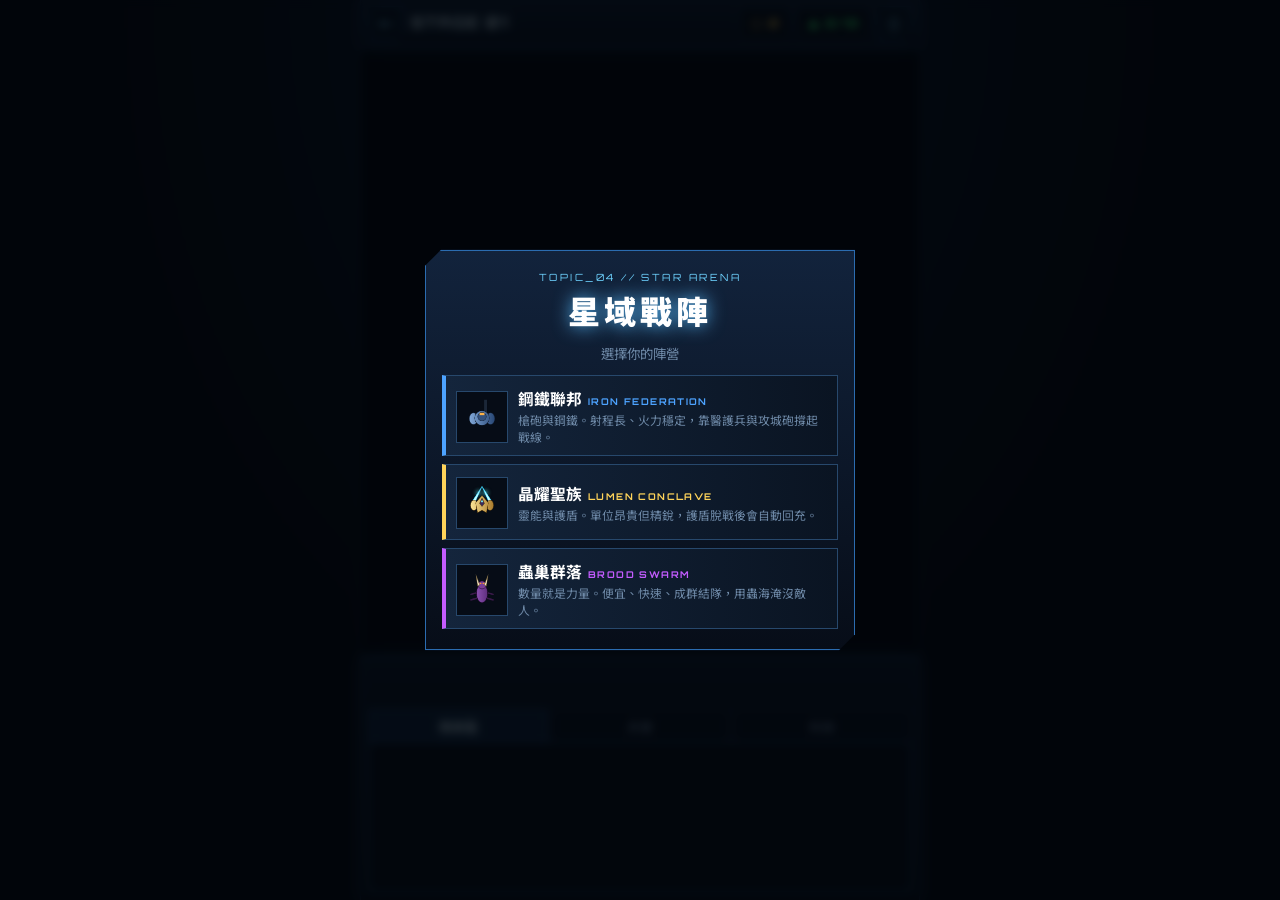
==== arena/index.html @ acda72e0 "新增星域戰陣：科幻自走棋（三陣營、擺陣、50 關、永久升級） - arena/：三個原創陣營各 6 種兵種，各有自動施放的技能 - 8x4 部署區拖曳擺陣，受人口上限限制；三合一自動升星 - 全軍開戰" ====
<!DOCTYPE html>
<html lang="zh-Hant">
<head>
  <meta charset="utf-8">
  <meta name="viewport" content="width=device-width, initial-scale=1, viewport-fit=cover, user-scalable=no">
  <meta name="theme-color" content="#05080e">
  <title>星域戰陣 // NEON LAB</title>
  <meta name="description" content="科幻自走棋：選擇陣營、在人口上限內擺出陣型，部隊自動向前衝鋒並施放技能。闖過 50 關，用金幣擴軍、用永久升級強化全軍。">
  <link rel="preconnect" href="https://fonts.googleapis.com">
  <link rel="preconnect" href="https://fonts.gstatic.com" crossorigin>
  <link href="https://fonts.googleapis.com/css2?family=Orbitron:wght@500;700;900&family=Noto+Sans+TC:wght@400;700;900&display=swap" rel="stylesheet">
  <link rel="stylesheet" href="arena.css">
</head>
<body>
  <div id="app">
    <header class="top">
      <a class="hbtn" href="../" aria-label="回首頁">←</a>
      <div class="stage"><b id="stageNo">STAGE 01</b><small id="stageSub"></small></div>
      <div class="stat gold" title="金幣"><i>◎</i><b id="gold">0</b></div>
      <div class="stat sup" id="supBox" title="人口"><i>▲</i><b id="sup">0/10</b></div>
      <button class="hbtn" id="bMenu" aria-label="選單">☰</button>
    </header>

    <main class="field" id="field">
      <canvas id="cv" aria-label="戰場"></canvas>
      <button class="go" id="bGo">⚔ 開 戰</button>
      <button class="spd" id="bSpd" hidden>▶ x1</button>
      <p class="toast" id="toast" role="status" aria-live="polite"></p>
    </main>

    <footer class="cmd" id="cmd">
      <div class="info" id="info"></div>
      <nav class="tabs" id="tabs">
        <button data-tab="bench" class="on">待命區</button>
        <button data-tab="shop">兵營</button>
        <button data-tab="tech">科技</button>
      </nav>
      <div class="pane" id="pane"></div>
    </footer>
  </div>

  <img id="ghost" class="ghost" alt="" hidden>

  <div class="overlay" id="ovStart">
    <div class="box">
      <p class="tag">TOPIC_04 // STAR ARENA</p>
      <h1>星域戰陣</h1>
      <div id="startBody"></div>
    </div>
  </div>
  <div class="overlay" id="ovEnd" hidden><div class="box" id="endBody"></div></div>
  <div class="overlay" id="ovMenu" hidden>
    <div class="box">
      <h2>選單</h2>
      <ul class="howto">
        <li>拖曳單位到下方格子擺陣；拖出戰場就收回待命區</li>
        <li>每個單位佔用人口，上場總人口不能超過上限</li>
        <li>開戰後全軍自動向前衝鋒、自動放技能</li>
        <li>三個相同單位會自動合成升星（★ → ★★ → ★★★）</li>
        <li>過關拿金幣，並三選一永久升級</li>
      </ul>
      <button class="btn" id="bResume">繼續</button>
      <button class="btn ghostbtn" id="bReset">放棄並重新開始</button>
    </div>
  </div>

  <script type="module" src="game.js"></script>
</body>
</html>
---- arena/arena.css ----
:root {
  --bg: #05080e; --panel: #0b1320; --panel2: #101c2e; --line: #2b6cb0; --cy: #6fd3ff; --txt: #cfe6ff; --dim: #6f8aa8;
  --gold: #ffd45a; --ok: #39ff7a; --bad: #ff5340;
  --font: "Noto Sans TC", system-ui, sans-serif; --num: "Orbitron", "Noto Sans TC", sans-serif;
}
* { box-sizing: border-box; margin: 0; padding: 0; -webkit-tap-highlight-color: transparent; }
html, body { height: 100%; overflow: hidden; background: var(--bg); color: var(--txt); font-family: var(--font); user-select: none; -webkit-user-select: none; overscroll-behavior: none; }
body { background: radial-gradient(ellipse at 50% 0%, #10203a 0%, #05080e 60%); }
button { font: inherit; color: inherit; cursor: pointer; border: 0; background: none; }
[hidden] { display: none !important; }

#app { height: 100dvh; max-width: 560px; margin: 0 auto; display: flex; flex-direction: column; border-inline: 1px solid #14263c; background: #060a12; }

.top { flex: none; display: flex; align-items: center; gap: 8px; padding: max(6px, env(safe-area-inset-top)) 8px 6px; background: linear-gradient(#13233a, #0a1322); border-bottom: 1px solid var(--line); box-shadow: 0 0 14px rgba(60,150,255,.25); z-index: 3; }
.hbtn { flex: none; width: 34px; height: 34px; display: grid; place-items: center; color: var(--cy); text-decoration: none; font-weight: 900; border: 1px solid var(--line); background: #0a1626; clip-path: polygon(6px 0, 100% 0, 100% calc(100% - 6px), calc(100% - 6px) 100%, 0 100%, 0 6px); }
.stage { flex: 1; min-width: 0; line-height: 1.15; }
.stage b { display: block; font-family: var(--num); font-size: .95rem; letter-spacing: .08em; color: #eaf6ff; text-shadow: 0 0 8px rgba(110,210,255,.7); }
.stage small { display: block; font-size: .68rem; color: var(--dim); white-space: nowrap; overflow: hidden; text-overflow: ellipsis; }
.stage small.boss { color: #ffb020; }
.stat { flex: none; display: flex; align-items: center; gap: 5px; padding: 5px 9px; border: 1px solid #23415f; background: #070e19; font-family: var(--num); font-size: .82rem; font-weight: 700; }
.stat i { font-style: normal; }
.stat.gold { color: var(--gold); } .stat.sup { color: var(--ok); } .stat.sup.full { color: #ffb020; }
.stat.bump b { animation: bump .3s; }
@keyframes bump { 40% { transform: scale(1.35); } }

.field { position: relative; flex: 1; min-height: 0; display: grid; place-items: center; overflow: hidden; background: #020409; }
#cv { display: block; touch-action: none; }
.go { position: absolute; left: 50%; top: 50%; transform: translate(-50%, -50%); padding: 12px 34px; font-family: var(--num); font-weight: 900; font-size: 1.1rem; letter-spacing: .2em; color: #04121c; background: linear-gradient(#9be7ff, #2aa8ff); clip-path: polygon(14px 0, 100% 0, calc(100% - 14px) 100%, 0 100%); filter: drop-shadow(0 0 12px rgba(80,190,255,.8)); animation: pulse 1.4s infinite; }
.go:disabled { background: #3a4656; color: #8a98a8; filter: none; animation: none; }
@keyframes pulse { 50% { filter: drop-shadow(0 0 22px rgba(120,220,255,1)); } }
.spd { position: absolute; right: 8px; bottom: 8px; padding: 7px 12px; font-family: var(--num); font-size: .8rem; font-weight: 700; color: var(--cy); border: 1px solid var(--line); background: rgba(6,14,26,.85); }
.toast { position: absolute; left: 50%; top: 12px; transform: translate(-50%, -6px); padding: 6px 14px; font-size: .82rem; font-weight: 700; color: #fff; background: rgba(10,20,36,.92); border: 1px solid var(--line); opacity: 0; transition: .2s; pointer-events: none; white-space: nowrap; z-index: 2; }
.toast.show { opacity: 1; transform: translate(-50%, 0); }

.cmd { flex: none; background: linear-gradient(#101c2e, #070d18); border-top: 1px solid var(--line); box-shadow: 0 0 14px rgba(60,150,255,.25); padding: 6px 8px max(8px, env(safe-area-inset-bottom)); z-index: 3; }
.cmd.battle .tabs, .cmd.battle .pane { display: none; }
.info { min-height: 46px; display: flex; gap: 8px; align-items: center; font-size: .72rem; line-height: 1.35; color: var(--dim); padding: 2px 2px 6px; }
.info .txt { flex: 1; min-width: 0; }
.info b { color: #eaf6ff; font-size: .82rem; }
.info .st { font-family: var(--num); font-size: .66rem; color: var(--cy); margin-left: 6px; white-space: nowrap; }
.info em { font-style: normal; color: var(--gold); }
.info .acts { flex: none; display: flex; flex-direction: column; gap: 4px; }
.mini { padding: 5px 9px; font-size: .72rem; font-weight: 700; border: 1px solid var(--line); background: #0a1626; color: var(--cy); white-space: nowrap; }
.mini.sell { border-color: #7a5a1a; color: var(--gold); }
.tabs { display: flex; gap: 4px; }
.tabs button { flex: 1; padding: 6px 0; font-size: .8rem; font-weight: 700; color: var(--dim); background: #081120; border: 1px solid #1c3350; border-bottom: 0; }
.tabs button.on { color: #eaf6ff; background: #132a48; border-color: var(--line); text-shadow: 0 0 8px rgba(110,210,255,.8); }
.pane { height: 150px; overflow-y: auto; border: 1px solid var(--line); background: #060c16; padding: 6px; display: grid; grid-template-columns: repeat(auto-fill, minmax(62px, 1fr)); gap: 5px; align-content: start; }
.pane.list { display: block; }
.tile { position: relative; aspect-ratio: 1 / 1.12; display: flex; flex-direction: column; align-items: center; justify-content: space-between; padding: 2px 2px 3px; background: linear-gradient(#14253c, #0a1422); border: 1px solid #27486c; touch-action: none; overflow: hidden; }
.tile.sel { border-color: #9dffc4; box-shadow: 0 0 8px rgba(90,255,160,.6) inset; }
.tile.lock { opacity: .45; }
.tile.poor .cost { color: var(--bad); }
.tile img { width: 60%; margin-top: 9px; aspect-ratio: 1; pointer-events: none; }
.tile .nm { font-size: .62rem; font-weight: 700; color: #dcebfa; white-space: nowrap; }
.tile .cost { position: absolute; top: 1px; left: 3px; font-family: var(--num); font-size: .66rem; font-weight: 700; color: var(--gold); }
.tile .sp { position: absolute; top: 1px; right: 3px; font-family: var(--num); font-size: .62rem; color: var(--ok); }
.tile .star { position: absolute; bottom: 14px; left: 0; right: 0; text-align: center; font-size: .6rem; color: #ffd23a; text-shadow: 0 0 3px #000; }
.tile .q { position: absolute; bottom: 14px; right: 1px; width: 17px; height: 17px; font-size: .62rem; line-height: 15px; text-align: center; color: var(--cy); border: 1px solid #27486c; background: #081120; border-radius: 50%; }
.empty { grid-column: 1 / -1; text-align: center; color: var(--dim); font-size: .78rem; padding: 26px 0; }
.trow { display: flex; align-items: center; gap: 8px; padding: 5px 4px; border-bottom: 1px dashed #1c3350; font-size: .76rem; }
.trow i { font-style: normal; width: 22px; text-align: center; }
.trow b { color: #eaf6ff; } .trow span { flex: 1; color: var(--dim); } .trow em { font-style: normal; font-family: var(--num); color: var(--gold); }

.ghost { position: fixed; width: 60px; height: 60px; margin: -30px 0 0 -30px; pointer-events: none; z-index: 20; filter: drop-shadow(0 0 8px rgba(110,210,255,.9)); }

.overlay { position: fixed; inset: 0; z-index: 10; display: grid; place-items: center; padding: 14px; background: rgba(2,5,10,.82); backdrop-filter: blur(4px); overflow-y: auto; }
.box { width: min(100%, 430px); padding: 20px 16px; text-align: center; background: linear-gradient(#12233c, #070d18); border: 1px solid var(--line); box-shadow: 0 0 30px rgba(60,150,255,.35), 0 0 0 4px rgba(10,20,36,.9); clip-path: polygon(16px 0, 100% 0, 100% calc(100% - 16px), calc(100% - 16px) 100%, 0 100%, 0 16px); }
.tag { font-family: var(--num); font-size: .62rem; letter-spacing: .25em; color: var(--cy); }
.box h1 { font-size: 2rem; font-weight: 900; letter-spacing: .12em; color: #fff; text-shadow: 0 0 18px rgba(90,190,255,.9); margin: 4px 0 10px; }
.box h2 { font-size: 1.3rem; font-weight: 900; color: #fff; text-shadow: 0 0 12px rgba(90,190,255,.8); margin-bottom: 8px; }
.box h2.win { color: var(--gold); text-shadow: 0 0 14px rgba(255,200,60,.8); } .box h2.lose { color: var(--bad); text-shadow: 0 0 14px rgba(255,70,50,.8); }
.box p.lead { font-size: .84rem; color: var(--dim); margin-bottom: 12px; line-height: 1.5; }
.box p.lead em { font-style: normal; color: var(--gold); font-weight: 700; }
.btn { display: block; width: 100%; margin-top: 8px; padding: 11px; font-weight: 900; letter-spacing: .1em; color: #04121c; background: linear-gradient(#9be7ff, #2aa8ff); clip-path: polygon(10px 0, 100% 0, calc(100% - 10px) 100%, 0 100%); }
.btn.ghostbtn { background: none; color: var(--dim); border: 1px solid #27486c; clip-path: none; font-weight: 700; }
.pick { display: grid; gap: 8px; }
.opt { display: grid; grid-template-columns: 52px 1fr; gap: 10px; align-items: center; text-align: left; padding: 10px; background: linear-gradient(90deg, #14253c, #0a1422); border: 1px solid #27486c; border-left: 4px solid var(--c, var(--line)); transition: .12s; }
.opt:hover, .opt:active { border-color: var(--c, var(--cy)); transform: translateX(3px); box-shadow: 0 0 14px color-mix(in srgb, var(--c, #6fd3ff) 45%, transparent); }
.opt .ic { width: 52px; height: 52px; display: grid; place-items: center; font-size: 1.7rem; background: #060c16; border: 1px solid #27486c; }
.opt .ic img { width: 100%; }
.opt b { display: block; font-size: .98rem; color: #fff; } .opt b small { font-family: var(--num); font-size: .58rem; letter-spacing: .15em; color: var(--c, var(--cy)); margin-left: 6px; }
.opt span { display: block; font-size: .74rem; color: var(--dim); line-height: 1.4; margin-top: 2px; }
.opt .row { display: flex; gap: 2px; margin-top: 4px; } .opt .row img { width: 30px; height: 30px; }
.howto { list-style: none; text-align: left; font-size: .8rem; color: var(--txt); line-height: 1.5; margin: 6px 0 10px; }
.howto li { padding: 4px 0 4px 16px; position: relative; } .howto li::before { content: "▸"; position: absolute; left: 0; color: var(--cy); }
@media (max-height: 640px) { .pane { height: 96px; } }
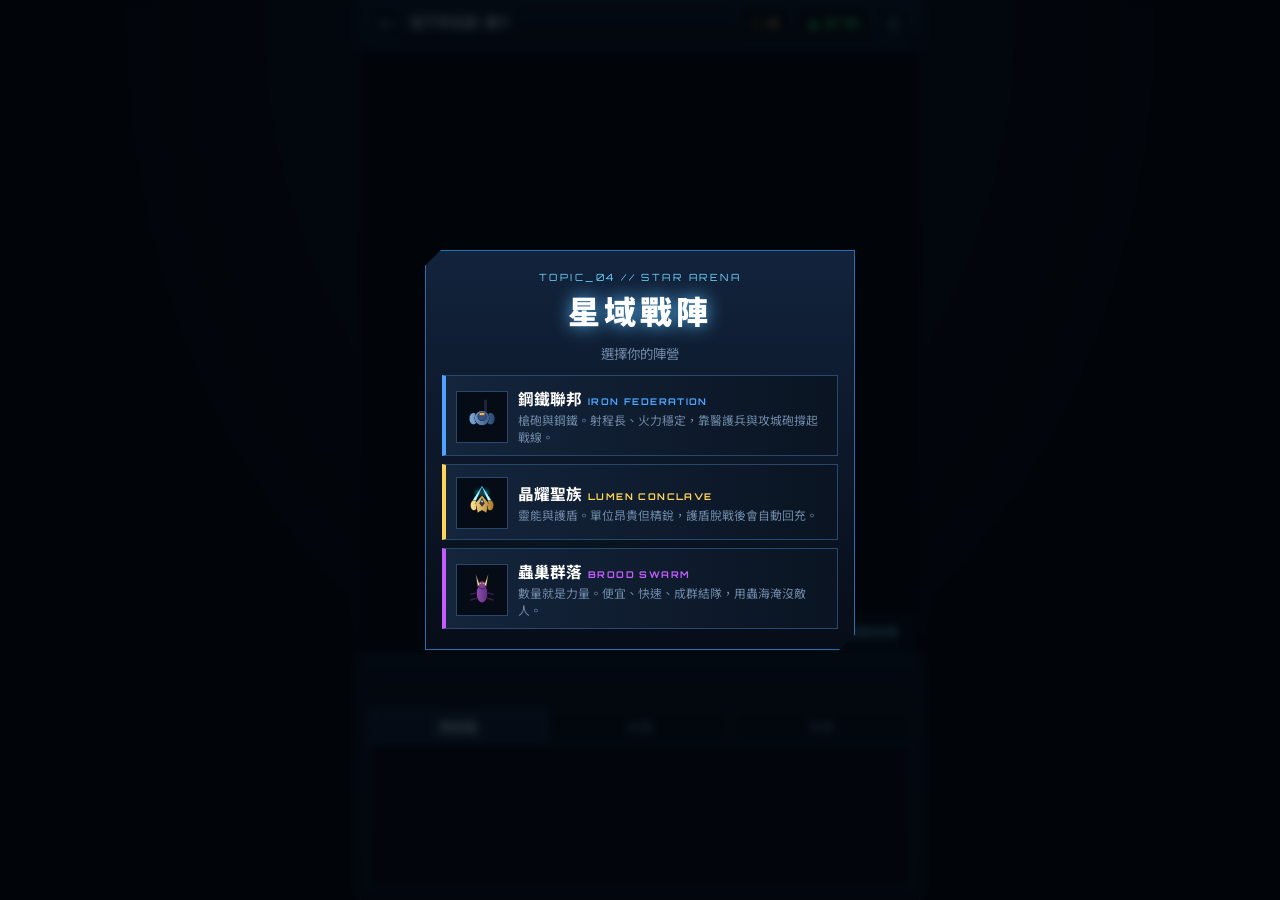
==== commit c8c575cb: "星域戰陣：100 關、6 個新兵種、5 隻專屬首領、一鍵自動佈陣 - 關卡由 50 擴充到 100，升級卡上限同步提高 - 每陣營新增 2 個兵種（鐵壁衛兵、颶風機甲、影刃刺客、稜光戰機、蝕翼飛蟲、地" ====
--- a/arena/index.html
+++ b/arena/index.html
@@ -5,7 +5,7 @@
   <meta name="viewport" content="width=device-width, initial-scale=1, viewport-fit=cover, user-scalable=no">
   <meta name="theme-color" content="#05080e">
   <title>星域戰陣 // NEON LAB</title>
-  <meta name="description" content="科幻自走棋：選擇陣營、在人口上限內擺出陣型，部隊自動向前衝鋒並施放技能。闖過 50 關，用金幣擴軍、用永久升級強化全軍。">
+  <meta name="description" content="科幻自走棋：選擇陣營、在人口上限內擺出陣型，部隊自動向前衝鋒並施放技能。闖過 100 關，用金幣擴軍、用永久升級強化全軍。">
   <link rel="preconnect" href="https://fonts.googleapis.com">
   <link rel="preconnect" href="https://fonts.gstatic.com" crossorigin>
   <link href="https://fonts.googleapis.com/css2?family=Orbitron:wght@500;700;900&family=Noto+Sans+TC:wght@400;700;900&display=swap" rel="stylesheet">
@@ -24,6 +24,7 @@
     <main class="field" id="field">
       <canvas id="cv" aria-label="戰場"></canvas>
       <button class="go" id="bGo">⚔ 開 戰</button>
+      <button class="spd" id="bAuto">⚙ 自動佈陣</button>
       <button class="spd" id="bSpd" hidden>▶ x1</button>
       <p class="toast" id="toast" role="status" aria-live="polite"></p>
     </main>
@@ -53,7 +54,8 @@
     <div class="box">
       <h2>選單</h2>
       <ul class="howto">
-        <li>拖曳單位到下方格子擺陣；拖出戰場就收回待命區</li>
+        <li>戰鬥完全自動，不需要任何操作；只有開戰前要決定陣型</li>
+        <li>懶得擺就按「自動佈陣」；想微調再拖曳單位，拖出戰場就收回待命區</li>
         <li>每個單位佔用人口，上場總人口不能超過上限</li>
         <li>開戰後全軍自動向前衝鋒、自動放技能</li>
         <li>三個相同單位會自動合成升星（★ → ★★ → ★★★）</li>
--- a/arena/arena.css
+++ b/arena/arena.css
@@ -14,7 +14,7 @@
 .top { flex: none; display: flex; align-items: center; gap: 8px; padding: max(6px, env(safe-area-inset-top)) 8px 6px; background: linear-gradient(#13233a, #0a1322); border-bottom: 1px solid var(--line); box-shadow: 0 0 14px rgba(60,150,255,.25); z-index: 3; }
 .hbtn { flex: none; width: 34px; height: 34px; display: grid; place-items: center; color: var(--cy); text-decoration: none; font-weight: 900; border: 1px solid var(--line); background: #0a1626; clip-path: polygon(6px 0, 100% 0, 100% calc(100% - 6px), calc(100% - 6px) 100%, 0 100%, 0 6px); }
 .stage { flex: 1; min-width: 0; line-height: 1.15; }
-.stage b { display: block; font-family: var(--num); font-size: .95rem; letter-spacing: .08em; color: #eaf6ff; text-shadow: 0 0 8px rgba(110,210,255,.7); }
+.stage b { display: block; white-space: nowrap; font-family: var(--num); font-size: .95rem; letter-spacing: .08em; color: #eaf6ff; text-shadow: 0 0 8px rgba(110,210,255,.7); }
 .stage small { display: block; font-size: .68rem; color: var(--dim); white-space: nowrap; overflow: hidden; text-overflow: ellipsis; }
 .stage small.boss { color: #ffb020; }
 .stat { flex: none; display: flex; align-items: center; gap: 5px; padding: 5px 9px; border: 1px solid #23415f; background: #070e19; font-family: var(--num); font-size: .82rem; font-weight: 700; }
